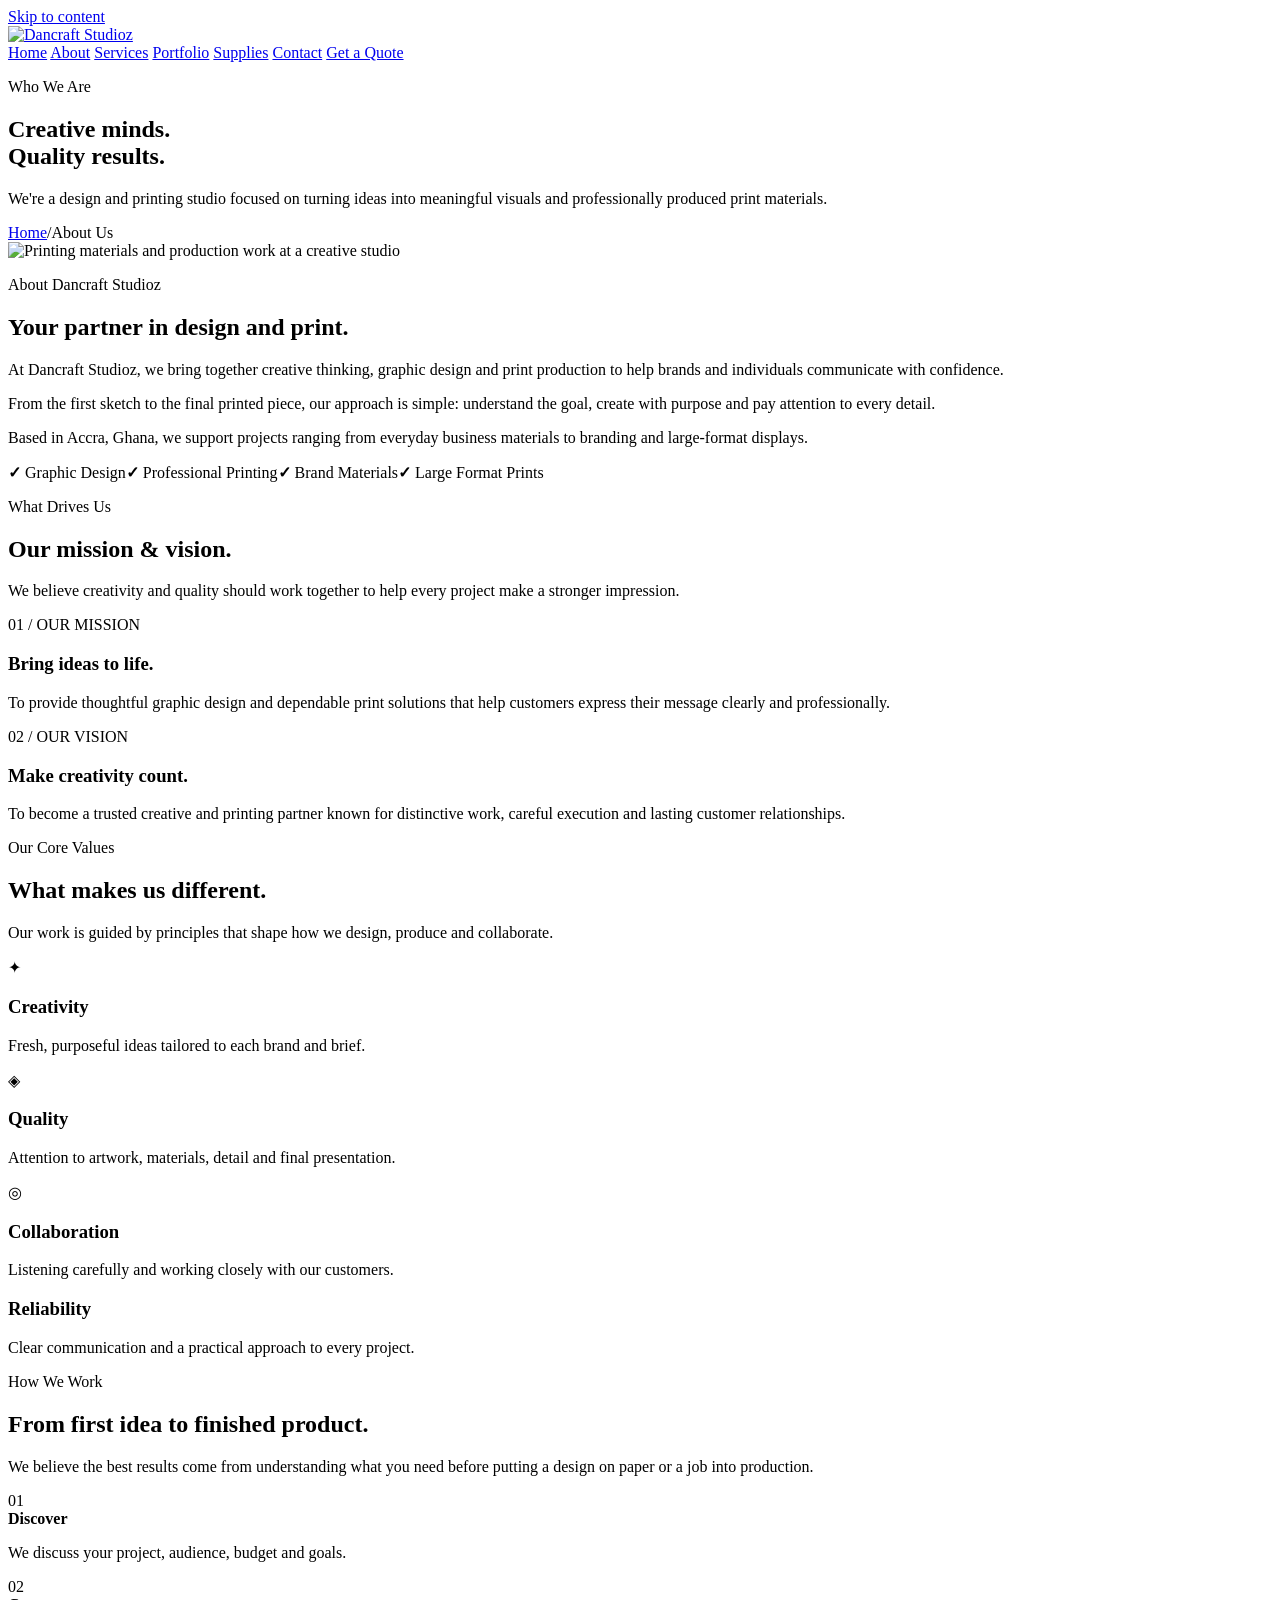
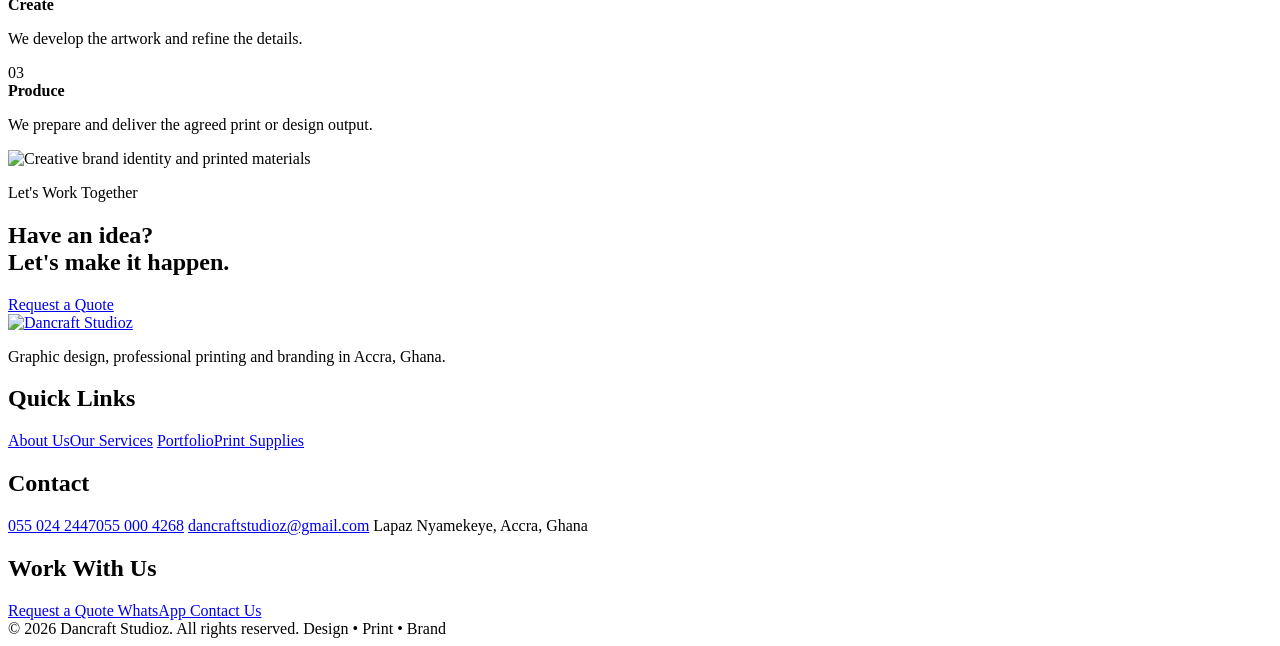
==== about.html @ 79071619 "Add files via upload" ====
<!doctype html>
<html lang="en">
<head>
  <meta charset="utf-8">
  <meta name="viewport" content="width=device-width, initial-scale=1">
  <meta name="theme-color" content="#222120">
  <meta name="description" content="Get to know Dancraft Studioz, a creative design and print studio based in Accra.">
  <title>About | Dancraft Studioz</title>
  <link rel="icon" href="favicon.ico" sizes="any">
  <link rel="stylesheet" href="styles/pages/about.css">
  <link rel="stylesheet" href="styles/site.css">
  <script src="scripts/site.js" defer></script>
</head>
<body class="page-about">
  <a class="skip-link" href="#main-content">Skip to content</a>
  <header class="site-header">
    <div class="container header-inner">
      <a class="brand" href="index.html" aria-label="Dancraft Studioz home">
  <img src="assets/images/dancraft-logo.png" width="191" height="79" alt="Dancraft Studioz">
</a>
      <button class="menu-toggle" type="button" aria-label="Open navigation" aria-controls="primary-navigation" aria-expanded="false" hidden>
        <span></span><span></span><span></span>
      </button>
      <nav class="main-nav" id="primary-navigation" aria-label="Main navigation">
        <a href="index.html">Home</a>
        <a href="about.html" class="active" aria-current="page">About</a>
        <a href="services.html">Services</a>
        <a href="portfolio.html">Portfolio</a>
        <a href="services.html#supplies">Supplies</a>
        <a href="contact.html">Contact</a>
        <a class="nav-cta" href="contact.html#enquiry">Get a Quote <span class="arrow-icon" aria-hidden="true"></span></a>
      </nav>
    </div>
  </header>
<main id="main-content">
    <section class="page-hero"><div class="container"><p class="eyebrow">Who We Are</p><h1>Creative minds.<br><span>Quality results.</span></h1><p class="lead">We're a design and printing studio focused on turning ideas into meaningful visuals and professionally produced print materials.</p><div class="breadcrumb"><a href="index.html">Home</a><span>/</span><span>About Us</span></div></div></section>
    <section class="section"><div class="container intro-grid"><div class="image-frame"><img src="assets/images/printing.webp" alt="Printing materials and production work at a creative studio" loading="lazy"></div><div class="intro-copy"><p class="eyebrow">About Dancraft Studioz</p><h2 class="section-title">Your partner in <span>design and print.</span></h2><p>At Dancraft Studioz, we bring together creative thinking, graphic design and print production to help brands and individuals communicate with confidence.</p><p>From the first sketch to the final printed piece, our approach is simple: understand the goal, create with purpose and pay attention to every detail.</p><p>Based in Accra, Ghana, we support projects ranging from everyday business materials to branding and large-format displays.</p><div class="check-grid"><span><b>✓</b> Graphic Design</span><span><b>✓</b> Professional Printing</span><span><b>✓</b> Brand Materials</span><span><b>✓</b> Large Format Prints</span></div></div></div></section>
    <section class="section mission"><div class="container"><div class="mission-heading"><p class="eyebrow">What Drives Us</p><h2 class="section-title">Our mission &amp; <span>vision.</span></h2><p>We believe creativity and quality should work together to help every project make a stronger impression.</p></div><div class="mission-grid"><article class="mission-card"><span class="number">01 / OUR MISSION</span><h3>Bring ideas to life.</h3><p>To provide thoughtful graphic design and dependable print solutions that help customers express their message clearly and professionally.</p></article><article class="mission-card"><span class="number">02 / OUR VISION</span><h3>Make creativity count.</h3><p>To become a trusted creative and printing partner known for distinctive work, careful execution and lasting customer relationships.</p></article></div></div></section>
    <section class="section"><div class="container"><div class="values-head"><p class="eyebrow">Our Core Values</p><h2 class="section-title">What makes us <span>different.</span></h2><p class="section-copy">Our work is guided by principles that shape how we design, produce and collaborate.</p></div><div class="values-grid"><article class="value-card"><span class="value-icon" aria-hidden="true">✦</span><h3>Creativity</h3><p>Fresh, purposeful ideas tailored to each brand and brief.</p></article><article class="value-card"><span class="value-icon" aria-hidden="true">◈</span><h3>Quality</h3><p>Attention to artwork, materials, detail and final presentation.</p></article><article class="value-card"><span class="value-icon" aria-hidden="true">◎</span><h3>Collaboration</h3><p>Listening carefully and working closely with our customers.</p></article><article class="value-card"><span class="value-icon" aria-hidden="true"><span class="arrow-icon" aria-hidden="true"></span></span><h3>Reliability</h3><p>Clear communication and a practical approach to every project.</p></article></div></div></section>
    <section class="section story"><div class="container story-grid"><div class="story-copy"><p class="eyebrow">How We Work</p><h2 class="section-title">From first idea to <span>finished product.</span></h2><p>We believe the best results come from understanding what you need before putting a design on paper or a job into production.</p><div class="steps"><div class="step"><span class="step-number">01</span><div><strong>Discover</strong><p>We discuss your project, audience, budget and goals.</p></div></div><div class="step"><span class="step-number">02</span><div><strong>Create</strong><p>We develop the artwork and refine the details.</p></div></div><div class="step"><span class="step-number">03</span><div><strong>Produce</strong><p>We prepare and deliver the agreed print or design output.</p></div></div></div></div><div class="image-frame"><img src="assets/images/stationery.webp" alt="Creative brand identity and printed materials" loading="lazy"></div></div></section>
    <section class="cta"><div class="container cta-inner"><div><p class="eyebrow">Let's Work Together</p><h2>Have an idea?<br>Let's make it happen.</h2></div><a class="btn" href="contact.html#enquiry">Request a Quote <span class="arrow-icon" aria-hidden="true"></span></a></div></section>
  </main>

  <footer class="site-footer">
    <div class="container">
      <div class="footer-grid">
        <div class="footer-brand"><a class="brand" href="index.html" aria-label="Dancraft Studioz home">
  <img src="assets/images/dancraft-logo.png" width="191" height="79" alt="Dancraft Studioz">
</a><p>Graphic design, professional printing and branding in Accra, Ghana.</p></div>
        <div class="footer-col">
          <h2>Quick Links</h2>
          <a href="about.html">About Us</a><a href="services.html">Our Services</a>
          <a href="portfolio.html">Portfolio</a><a href="services.html#supplies">Print Supplies</a>
        </div>
        <div class="footer-col">
          <h2>Contact</h2>
          <a href="tel:+233550242447">055 024 2447</a><a href="tel:+233550004268">055 000 4268</a>
          <a href="mailto:dancraftstudioz@gmail.com">dancraftstudioz@gmail.com</a>
          <span>Lapaz Nyamekeye, Accra, Ghana</span>
        </div>
        <div class="footer-col">
          <h2>Work With Us</h2>
          <a href="contact.html#enquiry">Request a Quote <span class="arrow-icon" aria-hidden="true"></span></a>
          <a href="https://wa.me/233550242447">WhatsApp <span class="arrow-icon" aria-hidden="true"></span></a><a href="contact.html">Contact Us <span class="arrow-icon" aria-hidden="true"></span></a>
        </div>
      </div>
      <div class="footer-bottom">
        <span>© <span id="current-year">2026</span> Dancraft Studioz. All rights reserved.</span>
        <span>Design • Print • Brand</span>
      </div>
    </div>
  </footer>
</body>
</html>
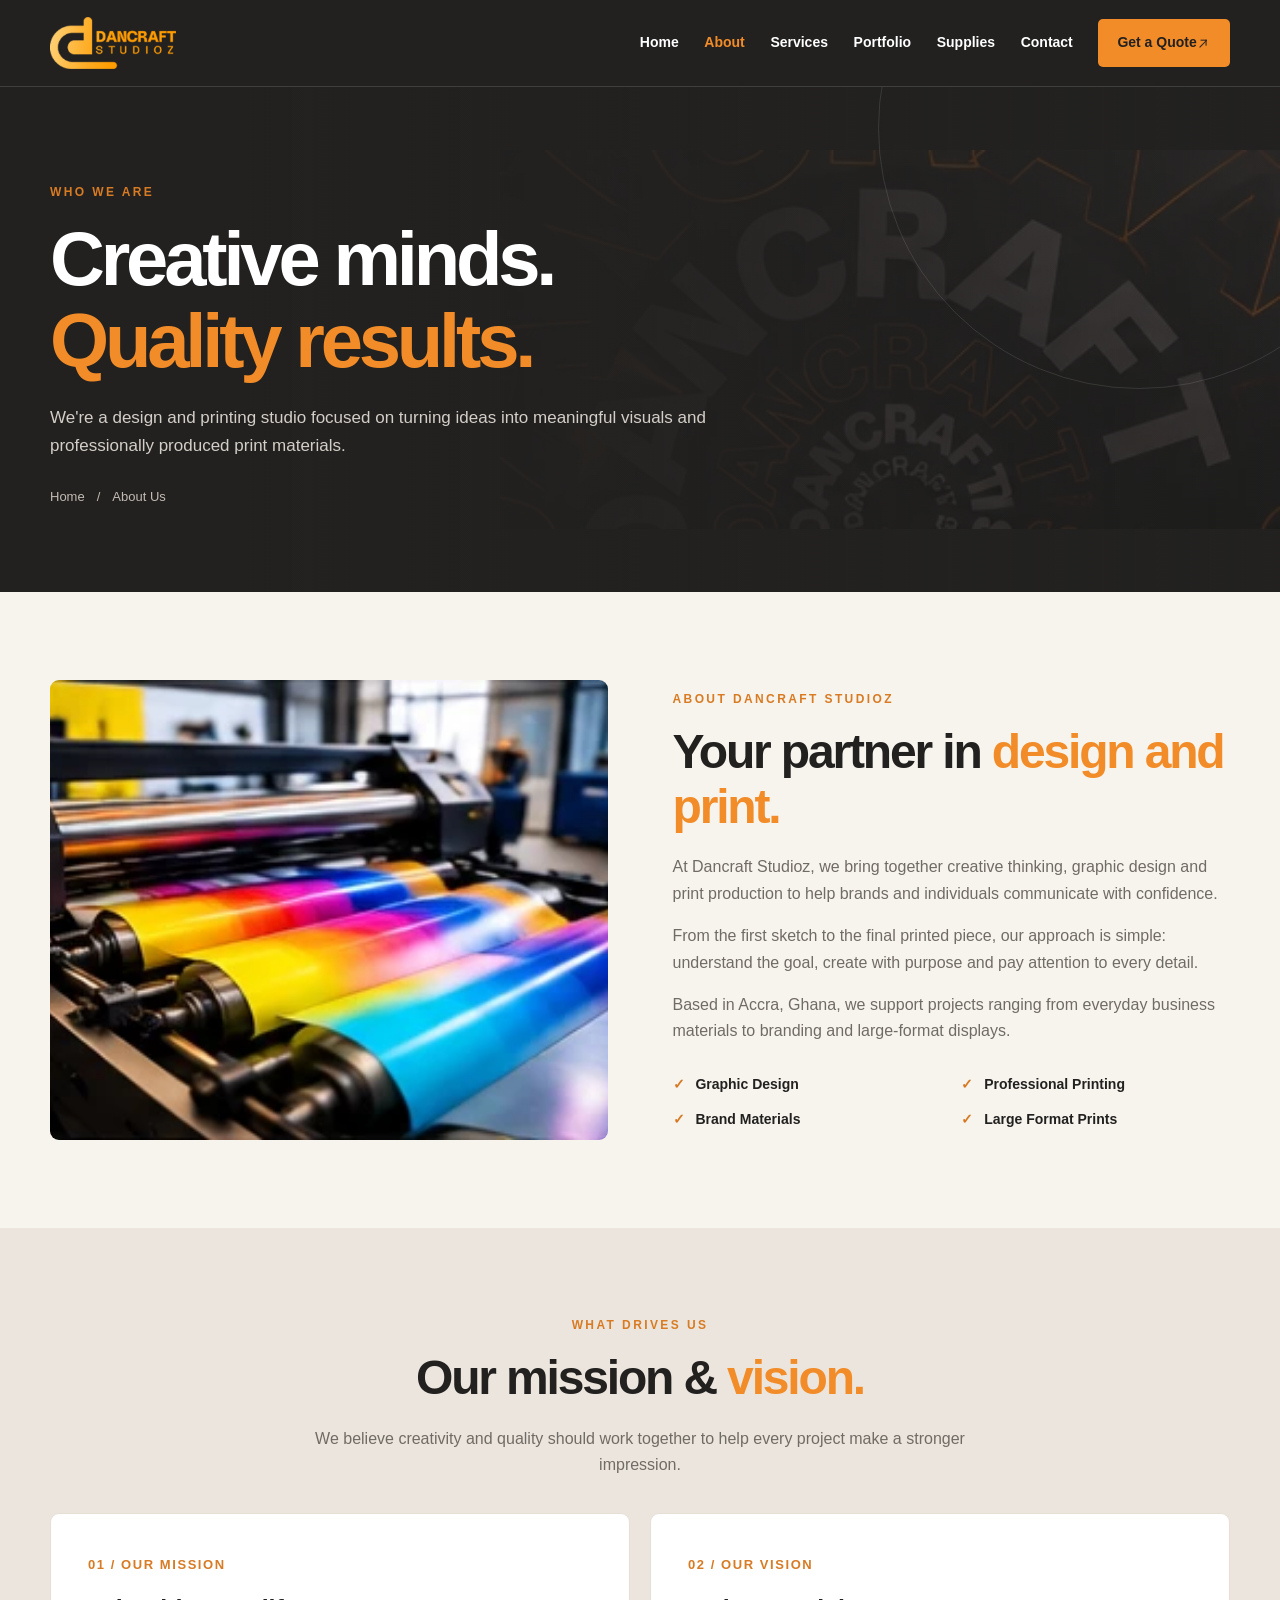
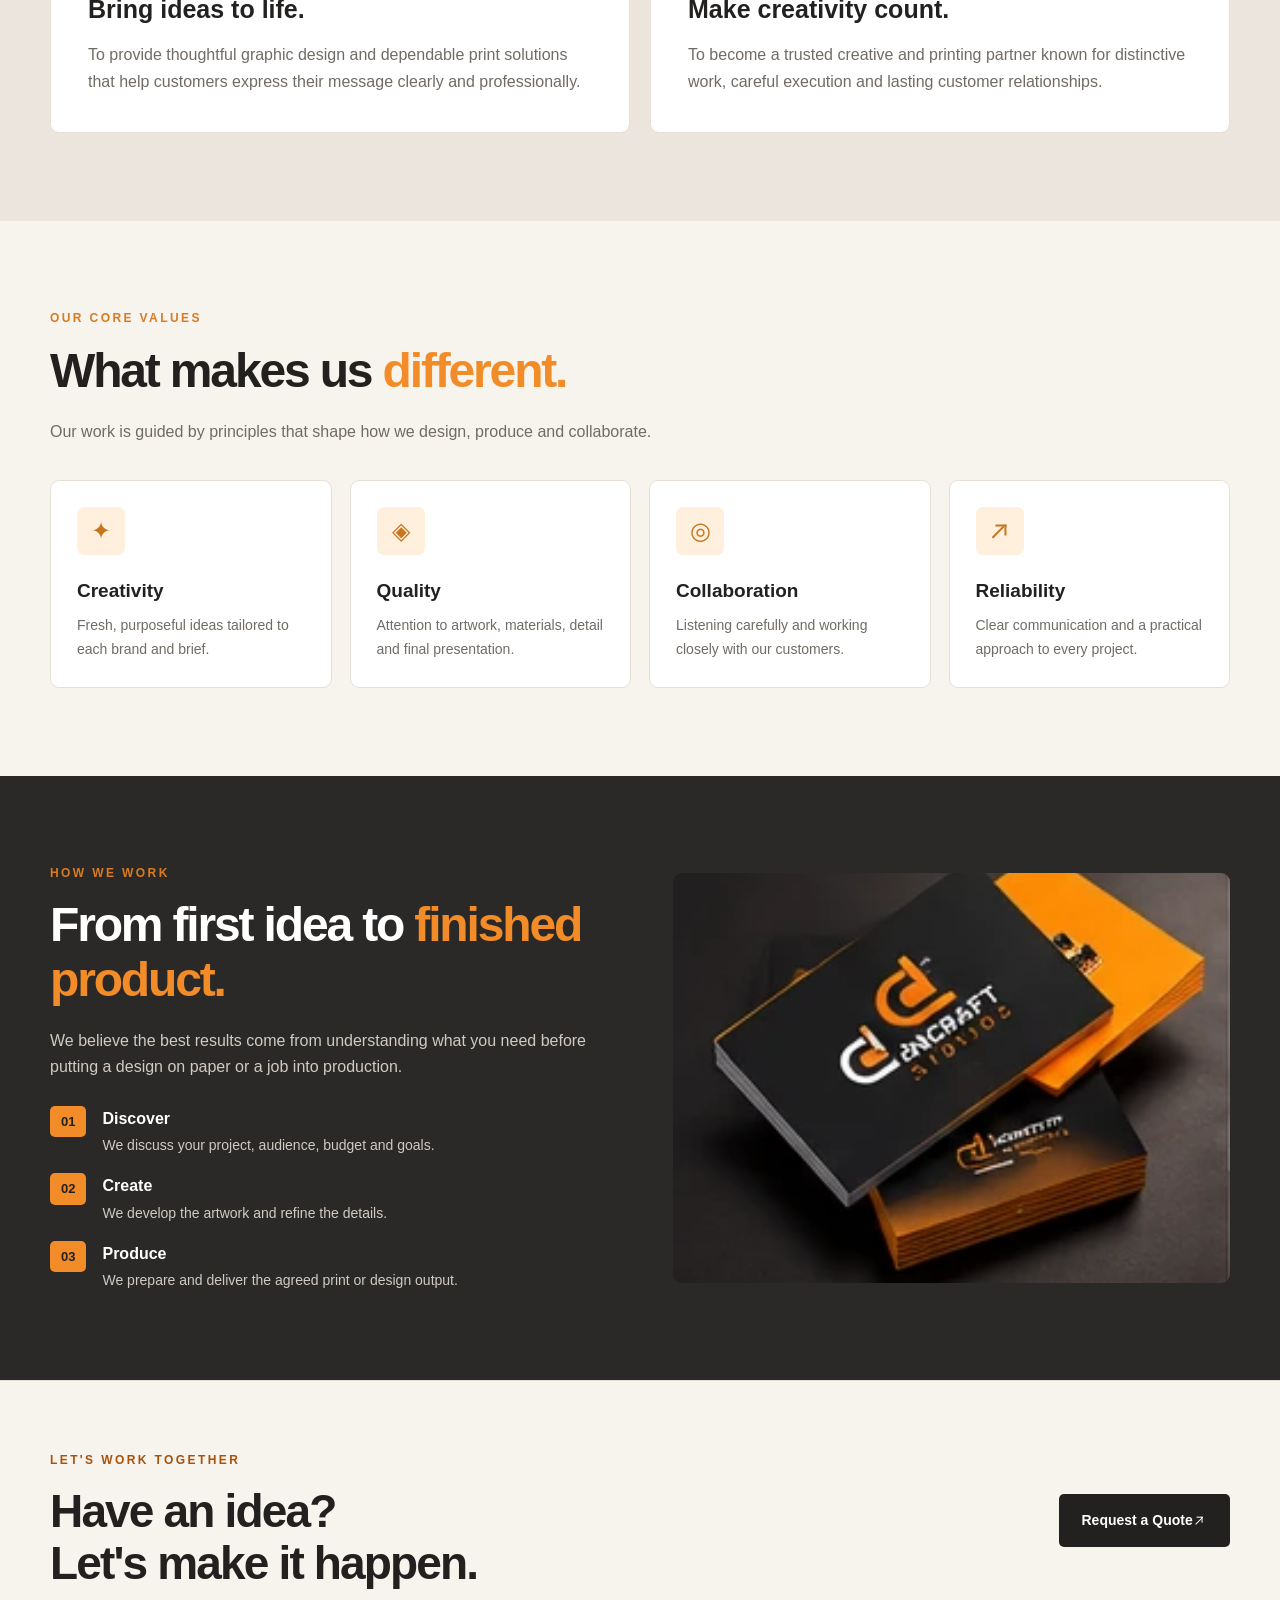
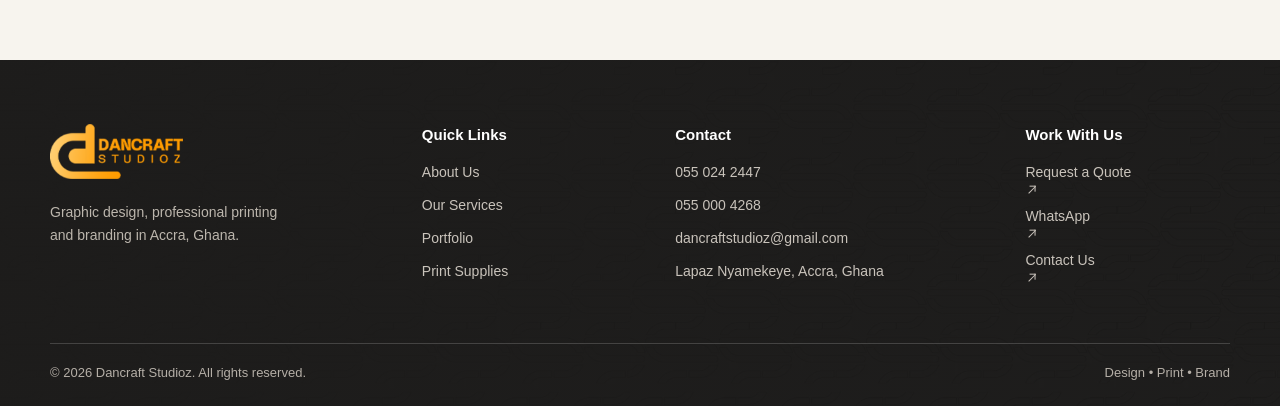
==== commit 972aa747: "Add files via upload" ====
--- a/about.html
+++ b/about.html
@@ -7,16 +7,255 @@
   <meta name="description" content="Get to know Dancraft Studioz, a creative design and print studio based in Accra.">
   <title>About | Dancraft Studioz</title>
   <link rel="icon" href="favicon.ico" sizes="any">
-  <link rel="stylesheet" href="styles/pages/about.css">
-  <link rel="stylesheet" href="styles/site.css">
+  <template id="fallback-about"><style>
+/* Dancraft Studioz — about.css
+   Extracted from the corresponding updated page to preserve its appearance.
+   Primary font: Exo 2 | Charcoal: #222120 | Orange: #F28C28 | Cream: #F7F4EE
+*/
+
+:root{--dark:#222120;--orange:#f28c28;--cream:#f7f4ee;--muted:#716b65;--line:#e6dfd6}
+    *{box-sizing:border-box}html{scroll-behavior:smooth}body{margin:0;font-family:'Exo 2',sans-serif;background:var(--cream);color:var(--dark);line-height:1.65}a{text-decoration:none;color:inherit}img{display:block;width:100%;height:100%;object-fit:cover}button{font:inherit}.container{width:min(1180px,calc(100% - 40px));margin:auto}
+    .site-header{background:var(--dark);color:white;position:relative;z-index:10;border-bottom:1px solid #ffffff22}.header-inner{min-height:86px;display:flex;align-items:center;justify-content:space-between;gap:24px}.brand{display:inline-flex;align-items:center;gap:12px;color:white;flex-shrink:0}.brand-mark{width:43px;height:43px;display:grid;place-items:center;background:var(--orange);color:var(--dark);border-radius:8px;font-size:31px;font-weight:900;line-height:1}.brand-name{font-weight:900;font-size:17px;letter-spacing:.06em;line-height:1.05}.brand-name strong{display:block;color:var(--orange);font-size:11px;letter-spacing:.17em;margin-top:5px}.main-nav{display:flex;align-items:center;gap:27px;font-size:14px;font-weight:600}.main-nav a:hover,.main-nav .active{color:var(--orange)}.nav-cta{background:var(--orange);padding:12px 19px;color:var(--dark)!important;border-radius:5px;font-weight:800}.menu-toggle{display:none;border:0;background:none;cursor:pointer;padding:8px}.menu-toggle span{display:block;width:24px;height:2px;background:white;margin:5px 0}
+    .eyebrow{color:#d87b23;font-size:12px;font-weight:900;letter-spacing:.2em;text-transform:uppercase;margin:0 0 15px}.page-hero{background:var(--dark);color:white;padding:96px 0 85px;position:relative;overflow:hidden}.page-hero:after{content:'';position:absolute;right:-120px;top:-220px;width:520px;height:520px;border-radius:50%;border:1px solid #ffffff1c}.page-hero h1{font-size:clamp(45px,6vw,76px);letter-spacing:-.055em;line-height:1.08;margin:0 0 22px;font-weight:900}.page-hero h1 span,.section-title span{color:var(--orange)}.page-hero p.lead{max-width:660px;color:#d3cec7;font-size:17px;margin:0 0 26px}.breadcrumb{font-size:13px;display:flex;gap:12px;color:#c3bbb3}.breadcrumb a:hover{color:var(--orange)}
+    .section{padding:88px 0}.section-title{font-size:clamp(32px,4vw,48px);letter-spacing:-.045em;line-height:1.14;margin:0 0 20px;font-weight:900}.section-copy{color:var(--muted);font-size:16px}.intro-grid,.story-grid{display:grid;grid-template-columns:1fr 1fr;gap:65px;align-items:center}.image-frame{height:460px;overflow:hidden;border-radius:9px;background:#ddd4c8}.intro-copy p:not(.eyebrow),.story-copy p:not(.eyebrow){color:var(--muted)}.check-grid{display:grid;grid-template-columns:1fr 1fr;gap:12px 20px;margin-top:28px}.check-grid span{font-size:14px;font-weight:700}.check-grid b{color:#d77920;margin-right:7px}
+    .mission{background:#ebe5dd}.mission-heading{text-align:center;max-width:720px;margin:0 auto 34px}.mission-heading p:last-child{color:var(--muted)}.mission-grid{display:grid;grid-template-columns:1fr 1fr;gap:20px}.mission-card{padding:37px;background:white;border:1px solid var(--line);border-radius:9px}.mission-card .number{color:#d77b24;font-size:13px;font-weight:900;letter-spacing:.12em}.mission-card h3{font-size:25px;margin:12px 0}.mission-card p{color:var(--muted);margin:0}
+    .values-head{max-width:720px;margin-bottom:35px}.values-grid{display:grid;grid-template-columns:repeat(4,1fr);gap:18px}.value-card{background:#fff;border:1px solid var(--line);border-radius:9px;padding:26px}.value-icon{width:48px;height:48px;display:grid;place-items:center;border-radius:7px;background:#fff0dd;color:#c87520;font-size:24px}.value-card h3{font-size:19px;margin:20px 0 8px}.value-card p{font-size:14px;color:var(--muted);margin:0}
+    .story{background:#2b2927;color:white}.story-copy p:not(.eyebrow){color:#d0cac3}.story .image-frame{height:410px}.steps{display:grid;gap:16px;margin-top:25px}.step{display:flex;gap:16px;align-items:start}.step-number{background:var(--orange);color:#222120;border-radius:5px;font-size:13px;font-weight:900;padding:5px 11px}.step strong{display:block}.step p{margin:2px 0 0;font-size:14px}
+    .cta{background:var(--orange);padding:70px 0}.cta-inner{display:flex;align-items:center;justify-content:space-between;gap:25px}.cta .eyebrow{color:#60370d}.cta h2{font-size:clamp(30px,4vw,46px);letter-spacing:-.04em;line-height:1.13;margin:0}.btn{display:inline-flex;align-items:center;justify-content:center;background:#222120;color:white;padding:15px 23px;border-radius:5px;font-size:14px;font-weight:800;white-space:nowrap}
+    .site-footer{background:#1d1c1b;color:white;padding:68px 0 22px}.footer-grid{display:grid;grid-template-columns:2fr 1fr 1.5fr 1fr;gap:40px}.footer-brand p,.footer-col p{color:#bcb6ad;font-size:14px;max-width:290px}.footer-col h3{font-size:15px;margin:0 0 17px}.footer-col a,.footer-col span{display:block;color:#c9c3bb;font-size:14px;margin-bottom:10px;overflow-wrap:anywhere}.footer-col a:hover{color:var(--orange)}.footer-bottom{border-top:1px solid #ffffff20;margin-top:50px;padding-top:18px;display:flex;justify-content:space-between;gap:20px;color:#b5afa7;font-size:13px}.skip-link{position:absolute;left:-9999px;top:10px;background:white;color:black;padding:10px;z-index:20}.skip-link:focus{left:10px}
+    @media(max-width:1050px){.main-nav{gap:14px}.values-grid{grid-template-columns:repeat(2,1fr)}.footer-grid{grid-template-columns:repeat(2,1fr)}}
+    @media(max-width:760px){.header-inner{min-height:75px}.menu-toggle{display:block}.main-nav{display:none;position:absolute;top:100%;left:0;right:0;background:var(--dark);padding:18px 20px 25px;flex-direction:column;align-items:stretch;gap:0;box-shadow:0 12px 18px #0003}.main-nav.open{display:flex}.main-nav>a{padding:11px 8px}.main-nav .nav-cta{margin-top:8px}.page-hero{padding:70px 0}.section{padding:65px 0}.intro-grid,.story-grid,.mission-grid{grid-template-columns:1fr;gap:30px}.image-frame{height:330px}.cta-inner{align-items:start;flex-direction:column}}
+    @media(max-width:520px){.container{width:calc(100% - 30px)}.values-grid,.footer-grid,.check-grid{grid-template-columns:1fr}.page-hero h1{font-size:43px}.footer-bottom{flex-direction:column}}
+
+/* Requested cream CTA area above the footer */
+.cta, .project-cta { background: #F7F4EE; color: #222120; }
+.cta h2, .project-cta h2 { color: #222120; }
+.cta .eyebrow, .project-cta .eyebrow { color: #C66C17; }
+
+</style></template>
+  <link rel="stylesheet" href="styles/pages/about.css" onerror="this.replaceWith(document.getElementById('fallback-about').content.cloneNode(true))">
+  <template id="fallback-site"><style>
+@font-face {
+  font-family: 'Exo 2';
+  src: url("assets/fonts/exo-2-latin.woff2") format('woff2');
+  font-style: normal;
+  font-weight: 300 900;
+  font-display: swap;
+}
+
+:root {
+  --brand-charcoal: #222120;
+  --brand-orange: #f28c28;
+  --brand-cream: #f7f4ee;
+  --brand-accent-ink: #a8520b;
+}
+body { font-family: 'Exo 2', sans-serif; }
+[hidden] { display: none !important; }
+:focus-visible { outline: 3px solid #bb530a; outline-offset: 4px; }
+.site-header :focus-visible, .site-footer :focus-visible, .hero :focus-visible,
+.page-hero :focus-visible, .contact-hero :focus-visible { outline-color: #ffaf60; }
+:where(section, article)[id] { scroll-margin-top: 1.5rem; }
+.sr-only {
+  position: absolute;
+  width: 1px;
+  height: 1px;
+  overflow: hidden;
+  clip-path: inset(50%);
+  white-space: nowrap;
+}
+.site-header {
+  background: var(--brand-charcoal);
+  border-bottom: 1px solid #ffffff22;
+  color: #fff;
+  position: relative;
+  z-index: 10;
+}
+.header-inner {
+  display: flex;
+  justify-content: space-between;
+  align-items: center;
+  gap: 24px;
+  min-height: 86px;
+}
+.brand { display: inline-flex; align-items: center; flex-shrink: 0; }
+.brand img { display: block; width: 126px; height: auto; object-fit: contain; }
+.main-nav {
+  display: flex;
+  align-items: center;
+  gap: clamp(14px, 2vw, 27px);
+  font-size: 14px;
+  font-weight: 600;
+  white-space: nowrap;
+}
+.main-nav a:not(.nav-cta):hover, .main-nav a.active { color: var(--brand-orange); }
+.main-nav .nav-cta {
+  display: inline-flex;
+  justify-content: center;
+  align-items: center;
+  background: var(--brand-orange);
+  color: #211f1c;
+  padding: 12px 19px;
+  font-weight: 800;
+  border-radius: 5px;
+}
+.main-nav .nav-cta:hover { background: #ffa54d; color: #211f1c; }
+.menu-toggle {
+  display: none;
+  min-width: 44px;
+  min-height: 44px;
+  padding: 9px;
+  background: none;
+  border: 1px solid #ffffff45;
+  border-radius: 5px;
+  cursor: pointer;
+}
+.menu-toggle span { display: block; width: 24px; height: 2px; margin: 4px 0; background: #fff; }
+.menu-toggle[aria-expanded="true"] span:first-child { transform: translateY(6px) rotate(45deg); }
+.menu-toggle[aria-expanded="true"] span:nth-child(2) { opacity: 0; }
+.menu-toggle[aria-expanded="true"] span:last-child { transform: translateY(-6px) rotate(-45deg); }
+.site-footer {
+  background: linear-gradient(100deg, #1d1c1bf2, #1d1c1bb5), #1d1c1b var(--image-brand-texture, url("assets/images/brand-texture.webp")) right center / 650px auto;
+  padding: 64px 0 22px;
+  color: #fff;
+}
+.footer-grid { display: grid; grid-template-columns: 1.55fr 1fr 1.45fr .95fr; gap: 38px; }
+.footer-brand .brand img { width: 133px; }
+.footer-col h2 { font-size: 15px; line-height: 1.4; margin: 0 0 16px; }
+.footer-brand p { max-width: 250px; }
+.footer-bottom { border-top: 1px solid #ffffff2c; }
+.page-home .hero {
+  background: linear-gradient(90deg, #232220 8%, #232220ee 48%, #23222075), #232220 var(--image-brand-texture, url("assets/images/brand-texture.webp")) right center / 760px auto;
+}
+.page-home .hero-inner { position: relative; }
+.page-home .hero-visual { z-index: 1; }
+.page-home .hero-visual img { object-position: 47% center; }
+.page-home .about {
+  background: linear-gradient(100deg, #292724f5, #292724c9), #292724 var(--image-brand-texture, url("assets/images/brand-texture.webp")) right / 650px auto;
+}
+.page-about .page-hero, .page-services .page-hero, .page-portfolio .hero,
+.page-project-details .hero, .page-contact .contact-hero {
+  background: linear-gradient(90deg, #222120 17%, #222120eb 50%, #2221208c), #222120 var(--image-studio-pattern, url("assets/images/studio-pattern.webp")) right center / min(780px, 75vw) auto no-repeat;
+}
+.cta { background: var(--brand-cream); border-top: 1px solid #e4ddd4; }
+.cta .eyebrow, .text-link, .page-home .project-info small,
+.page-portfolio .project-info small, .page-contact .map-link,
+.page-project-details .info-row a { color: var(--brand-accent-ink); }
+.project-card { min-width: 0; }
+a.project-card:focus-visible .project-overlay { opacity: 1; }
+.page-portfolio .project-card { display: block; }
+.page-portfolio .project-card:hover .project-overlay { opacity: 1; }
+.page-portfolio .project-card img[data-image="campaign.webp"],
+.page-home .project-card img[data-image="campaign.webp"] { object-position: center 52%; }
+.page-project-details .hero h1 { font-weight: 900; color: #fff; }
+.page-project-details .cover { margin: 0; }
+.page-project-details .cover-campaign { background: #2b2724; }
+.page-project-details .cover-campaign img { object-fit: contain; }
+.page-project-details .cover-billboard img { object-position: 50% 50%; }
+.page-project-details .info-card h2 { font-size: 23px; line-height: 1.2; margin: 0 0 15px; }
+.page-project-details .gallery figure { margin: 0; min-width: 0; }
+.page-project-details .gallery figcaption { color: #5e5851; font-size: 14px; margin-top: 0.5rem; }
+.page-project-details .project-nav { flex-wrap: wrap; }
+.page-project-details .project-nav a { display: inline-flex; align-items: center; min-height: 44px; }
+.page-contact .contact-actions { display: flex; flex-wrap: wrap; gap: 10px; }
+.page-contact .contact-actions .btn-dark { background: var(--brand-charcoal); color: #fff; }
+.page-contact .map-box { display: block; background: #292724; }
+.page-contact .map-box a { display: grid; min-height: 275px; position: relative; align-items: end; }
+.page-contact .map-box img { position: absolute; inset: 0; width: 100%; height: 100%; object-fit: cover; opacity: .62; }
+.page-contact .map-box span { position: relative; color: #fff; font-weight: 800; padding: 28px 22px 17px; background: linear-gradient(transparent, #211f1dda); }
+
+@media (max-width: 1000px) {
+  .footer-grid { grid-template-columns: 1fr 1fr; gap: 30px; }
+}
+@media (max-width: 760px) {
+  .header-inner { min-height: 74px; flex-wrap: wrap; gap: 0; }
+  .has-navigation .menu-toggle { display: block; }
+  .main-nav { position: static; padding: 0 0 18px; width: 100%; box-shadow: none; flex-wrap: wrap; gap: 0 14px; align-items: start; }
+  .has-navigation .main-nav { display: none; position: absolute; top: 100%; left: 0; padding: 12px 20px 22px; background: var(--brand-charcoal); align-items: stretch; flex-direction: column; }
+  .has-navigation .main-nav.open, html:not(.has-navigation) .main-nav { display: flex; }
+  .main-nav a { min-height: 44px; display: flex; align-items: center; }
+  .main-nav .nav-cta { margin-top: 5px; }
+  .page-about .page-hero, .page-services .page-hero, .page-portfolio .hero,
+  .page-project-details .hero, .page-contact .contact-hero { background-size: auto, 110% auto; }
+}
+@media (max-width: 520px) {
+  .footer-grid { grid-template-columns: 1fr; }
+  .page-home .hero h1, .page-contact .contact-hero h1 { font-size: clamp(38px, 10vw, 43px); }
+  .page-home .hero-visual img { height: clamp(230px, 71vw, 340px); }
+  .page-project-details .project-nav { gap: 4px 16px; }
+  .page-contact .contact-actions .btn { width: 100%; }
+}
+@media (prefers-reduced-motion: reduce) {
+  html { scroll-behavior: auto; }
+  *, *::before, *::after { transition-duration: .01ms !important; animation-duration: .01ms !important; }
+}
+
+.arrow-icon {
+  --arrow-angle: -45deg;
+  display: inline-block;
+  position: relative;
+  inline-size: .78em;
+  block-size: .78em;
+  margin-inline: .12em;
+  flex: none;
+  vertical-align: middle;
+  transform: rotate(var(--arrow-angle));
+}
+.arrow-icon::before {
+  content: '';
+  position: absolute;
+  top: 45%;
+  left: 0;
+  width: 88%;
+  border-top: .095em solid currentColor;
+}
+.arrow-icon::after {
+  content: '';
+  position: absolute;
+  top: 22%;
+  right: 12%;
+  width: .37em;
+  height: .37em;
+  border-top: .095em solid currentColor;
+  border-right: .095em solid currentColor;
+  transform: rotate(45deg);
+}
+.arrow-back { --arrow-angle: 180deg; }
+.arrow-forward { --arrow-angle: 0deg; }
+.page-home .benefit-icon .arrow-icon { margin: 0; }
+.page-portfolio .project-card:hover img,
+.page-portfolio .project-card:focus-visible img { transform: scale(1.045); }
+
+</style></template>
+  <link rel="stylesheet" href="styles/site.css" onerror="this.replaceWith(document.getElementById('fallback-site').content.cloneNode(true))">
   <script src="scripts/site.js" defer></script>
+  <script>
+    (() => {
+      const imageBackups = {"brand-texture.webp":"[data-uri]","studio-pattern.webp":"[data-uri]","dancraft-logo.png":"[data-uri]","printing.webp":"[data-uri]","stationery.webp":"[data-uri]"};
+
+      document.addEventListener('error', (event) => {
+        const image = event.target;
+        if (!(image instanceof HTMLImageElement)) return;
+        const backup = imageBackups[image.dataset.image];
+        if (backup && image.src !== backup) image.src = backup;
+      }, true);
+
+      const backgroundImages = {"brand-texture.webp":"--image-brand-texture","studio-pattern.webp":"--image-studio-pattern"};
+      for (const [filename, variable] of Object.entries(backgroundImages)) {
+        const request = new Image();
+        request.addEventListener('error', () => {
+          document.documentElement.style.setProperty(variable, 'url("' + imageBackups[filename] + '")');
+        }, { once: true });
+        request.src = 'assets/images/' + filename;
+      }
+    })();
+  </script>
 </head>
 <body class="page-about">
   <a class="skip-link" href="#main-content">Skip to content</a>
   <header class="site-header">
     <div class="container header-inner">
       <a class="brand" href="index.html" aria-label="Dancraft Studioz home">
-  <img src="assets/images/dancraft-logo.png" width="191" height="79" alt="Dancraft Studioz">
+  <img src="assets/images/dancraft-logo.png" data-image="dancraft-logo.png" width="191" height="79" alt="Dancraft Studioz">
 </a>
       <button class="menu-toggle" type="button" aria-label="Open navigation" aria-controls="primary-navigation" aria-expanded="false" hidden>
         <span></span><span></span><span></span>
@@ -34,10 +273,10 @@
   </header>
 <main id="main-content">
     <section class="page-hero"><div class="container"><p class="eyebrow">Who We Are</p><h1>Creative minds.<br><span>Quality results.</span></h1><p class="lead">We're a design and printing studio focused on turning ideas into meaningful visuals and professionally produced print materials.</p><div class="breadcrumb"><a href="index.html">Home</a><span>/</span><span>About Us</span></div></div></section>
-    <section class="section"><div class="container intro-grid"><div class="image-frame"><img src="assets/images/printing.webp" alt="Printing materials and production work at a creative studio" loading="lazy"></div><div class="intro-copy"><p class="eyebrow">About Dancraft Studioz</p><h2 class="section-title">Your partner in <span>design and print.</span></h2><p>At Dancraft Studioz, we bring together creative thinking, graphic design and print production to help brands and individuals communicate with confidence.</p><p>From the first sketch to the final printed piece, our approach is simple: understand the goal, create with purpose and pay attention to every detail.</p><p>Based in Accra, Ghana, we support projects ranging from everyday business materials to branding and large-format displays.</p><div class="check-grid"><span><b>✓</b> Graphic Design</span><span><b>✓</b> Professional Printing</span><span><b>✓</b> Brand Materials</span><span><b>✓</b> Large Format Prints</span></div></div></div></section>
+    <section class="section"><div class="container intro-grid"><div class="image-frame"><img src="assets/images/printing.webp" data-image="printing.webp" alt="Printing materials and production work at a creative studio" loading="lazy"></div><div class="intro-copy"><p class="eyebrow">About Dancraft Studioz</p><h2 class="section-title">Your partner in <span>design and print.</span></h2><p>At Dancraft Studioz, we bring together creative thinking, graphic design and print production to help brands and individuals communicate with confidence.</p><p>From the first sketch to the final printed piece, our approach is simple: understand the goal, create with purpose and pay attention to every detail.</p><p>Based in Accra, Ghana, we support projects ranging from everyday business materials to branding and large-format displays.</p><div class="check-grid"><span><b>✓</b> Graphic Design</span><span><b>✓</b> Professional Printing</span><span><b>✓</b> Brand Materials</span><span><b>✓</b> Large Format Prints</span></div></div></div></section>
     <section class="section mission"><div class="container"><div class="mission-heading"><p class="eyebrow">What Drives Us</p><h2 class="section-title">Our mission &amp; <span>vision.</span></h2><p>We believe creativity and quality should work together to help every project make a stronger impression.</p></div><div class="mission-grid"><article class="mission-card"><span class="number">01 / OUR MISSION</span><h3>Bring ideas to life.</h3><p>To provide thoughtful graphic design and dependable print solutions that help customers express their message clearly and professionally.</p></article><article class="mission-card"><span class="number">02 / OUR VISION</span><h3>Make creativity count.</h3><p>To become a trusted creative and printing partner known for distinctive work, careful execution and lasting customer relationships.</p></article></div></div></section>
     <section class="section"><div class="container"><div class="values-head"><p class="eyebrow">Our Core Values</p><h2 class="section-title">What makes us <span>different.</span></h2><p class="section-copy">Our work is guided by principles that shape how we design, produce and collaborate.</p></div><div class="values-grid"><article class="value-card"><span class="value-icon" aria-hidden="true">✦</span><h3>Creativity</h3><p>Fresh, purposeful ideas tailored to each brand and brief.</p></article><article class="value-card"><span class="value-icon" aria-hidden="true">◈</span><h3>Quality</h3><p>Attention to artwork, materials, detail and final presentation.</p></article><article class="value-card"><span class="value-icon" aria-hidden="true">◎</span><h3>Collaboration</h3><p>Listening carefully and working closely with our customers.</p></article><article class="value-card"><span class="value-icon" aria-hidden="true"><span class="arrow-icon" aria-hidden="true"></span></span><h3>Reliability</h3><p>Clear communication and a practical approach to every project.</p></article></div></div></section>
-    <section class="section story"><div class="container story-grid"><div class="story-copy"><p class="eyebrow">How We Work</p><h2 class="section-title">From first idea to <span>finished product.</span></h2><p>We believe the best results come from understanding what you need before putting a design on paper or a job into production.</p><div class="steps"><div class="step"><span class="step-number">01</span><div><strong>Discover</strong><p>We discuss your project, audience, budget and goals.</p></div></div><div class="step"><span class="step-number">02</span><div><strong>Create</strong><p>We develop the artwork and refine the details.</p></div></div><div class="step"><span class="step-number">03</span><div><strong>Produce</strong><p>We prepare and deliver the agreed print or design output.</p></div></div></div></div><div class="image-frame"><img src="assets/images/stationery.webp" alt="Creative brand identity and printed materials" loading="lazy"></div></div></section>
+    <section class="section story"><div class="container story-grid"><div class="story-copy"><p class="eyebrow">How We Work</p><h2 class="section-title">From first idea to <span>finished product.</span></h2><p>We believe the best results come from understanding what you need before putting a design on paper or a job into production.</p><div class="steps"><div class="step"><span class="step-number">01</span><div><strong>Discover</strong><p>We discuss your project, audience, budget and goals.</p></div></div><div class="step"><span class="step-number">02</span><div><strong>Create</strong><p>We develop the artwork and refine the details.</p></div></div><div class="step"><span class="step-number">03</span><div><strong>Produce</strong><p>We prepare and deliver the agreed print or design output.</p></div></div></div></div><div class="image-frame"><img src="assets/images/stationery.webp" data-image="stationery.webp" alt="Creative brand identity and printed materials" loading="lazy"></div></div></section>
     <section class="cta"><div class="container cta-inner"><div><p class="eyebrow">Let's Work Together</p><h2>Have an idea?<br>Let's make it happen.</h2></div><a class="btn" href="contact.html#enquiry">Request a Quote <span class="arrow-icon" aria-hidden="true"></span></a></div></section>
   </main>
 
@@ -45,7 +284,7 @@
     <div class="container">
       <div class="footer-grid">
         <div class="footer-brand"><a class="brand" href="index.html" aria-label="Dancraft Studioz home">
-  <img src="assets/images/dancraft-logo.png" width="191" height="79" alt="Dancraft Studioz">
+  <img src="assets/images/dancraft-logo.png" data-image="dancraft-logo.png" width="191" height="79" alt="Dancraft Studioz">
 </a><p>Graphic design, professional printing and branding in Accra, Ghana.</p></div>
         <div class="footer-col">
           <h2>Quick Links</h2>
